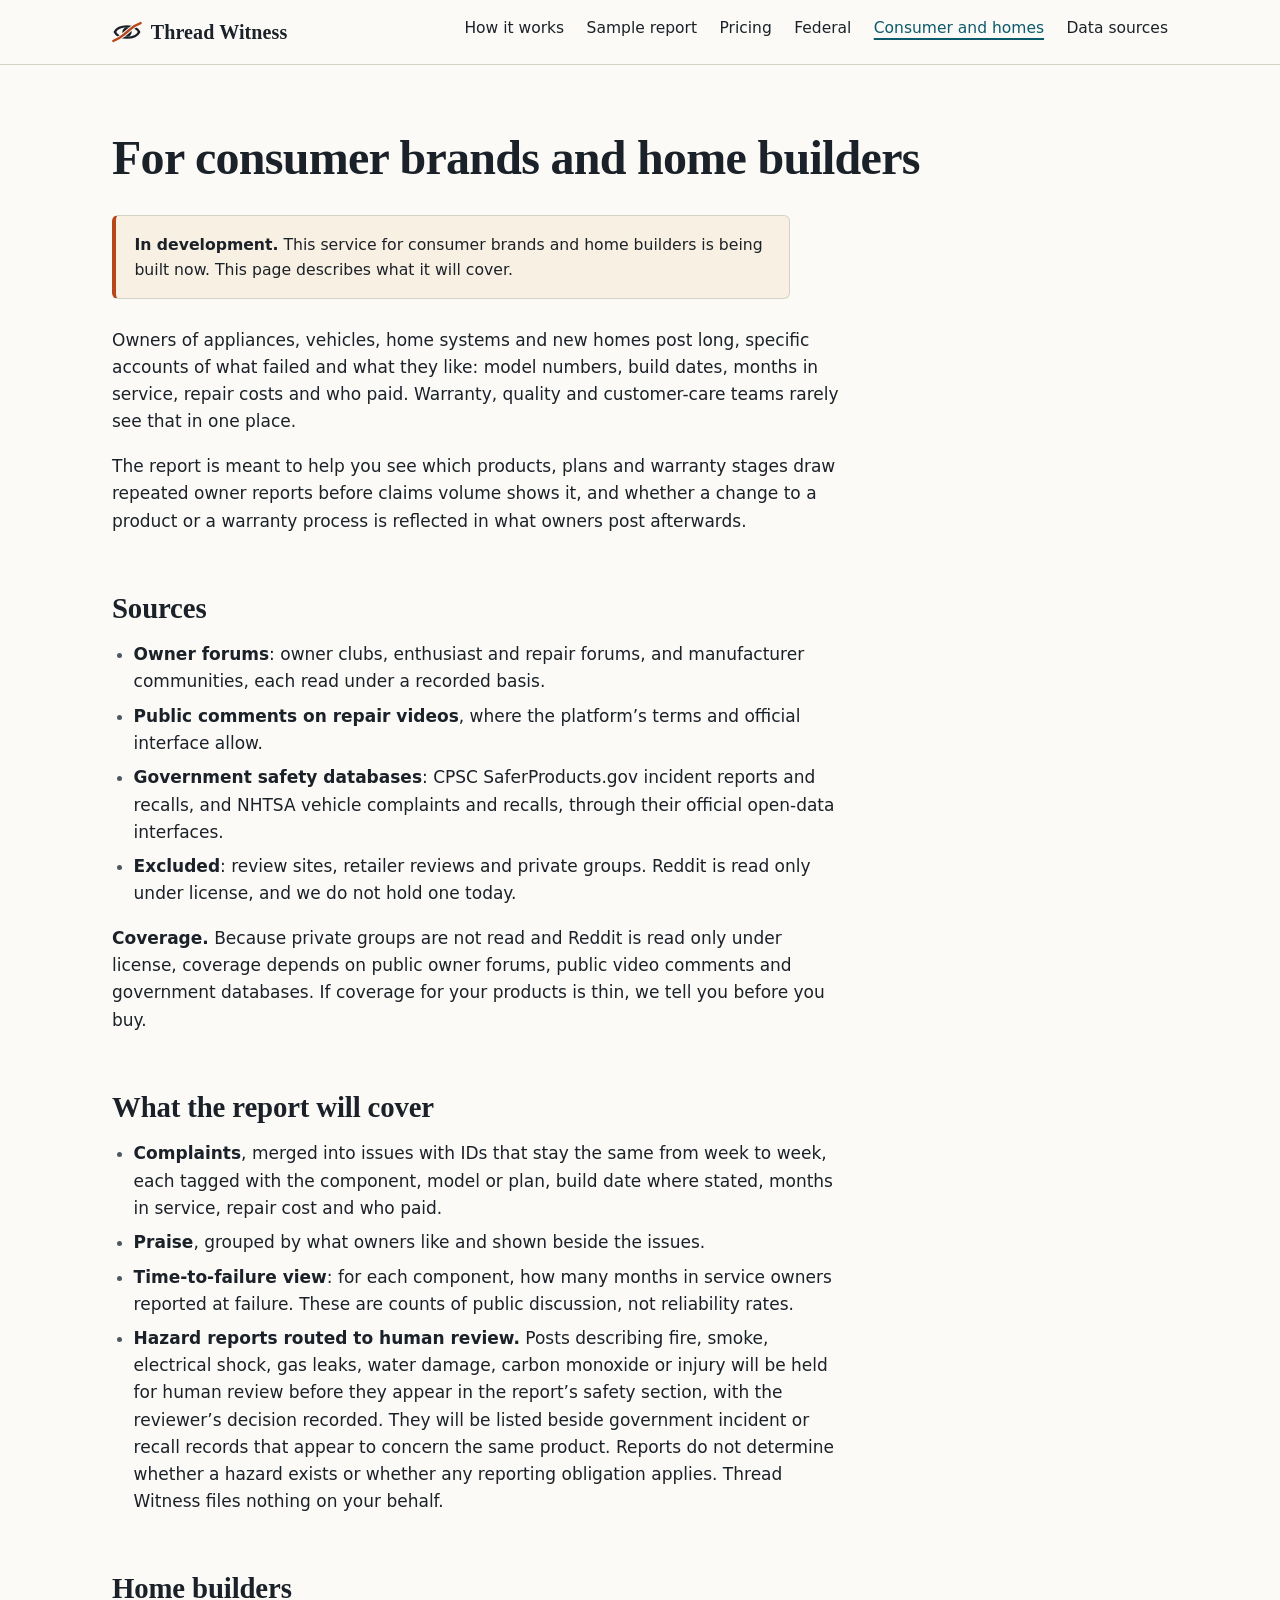
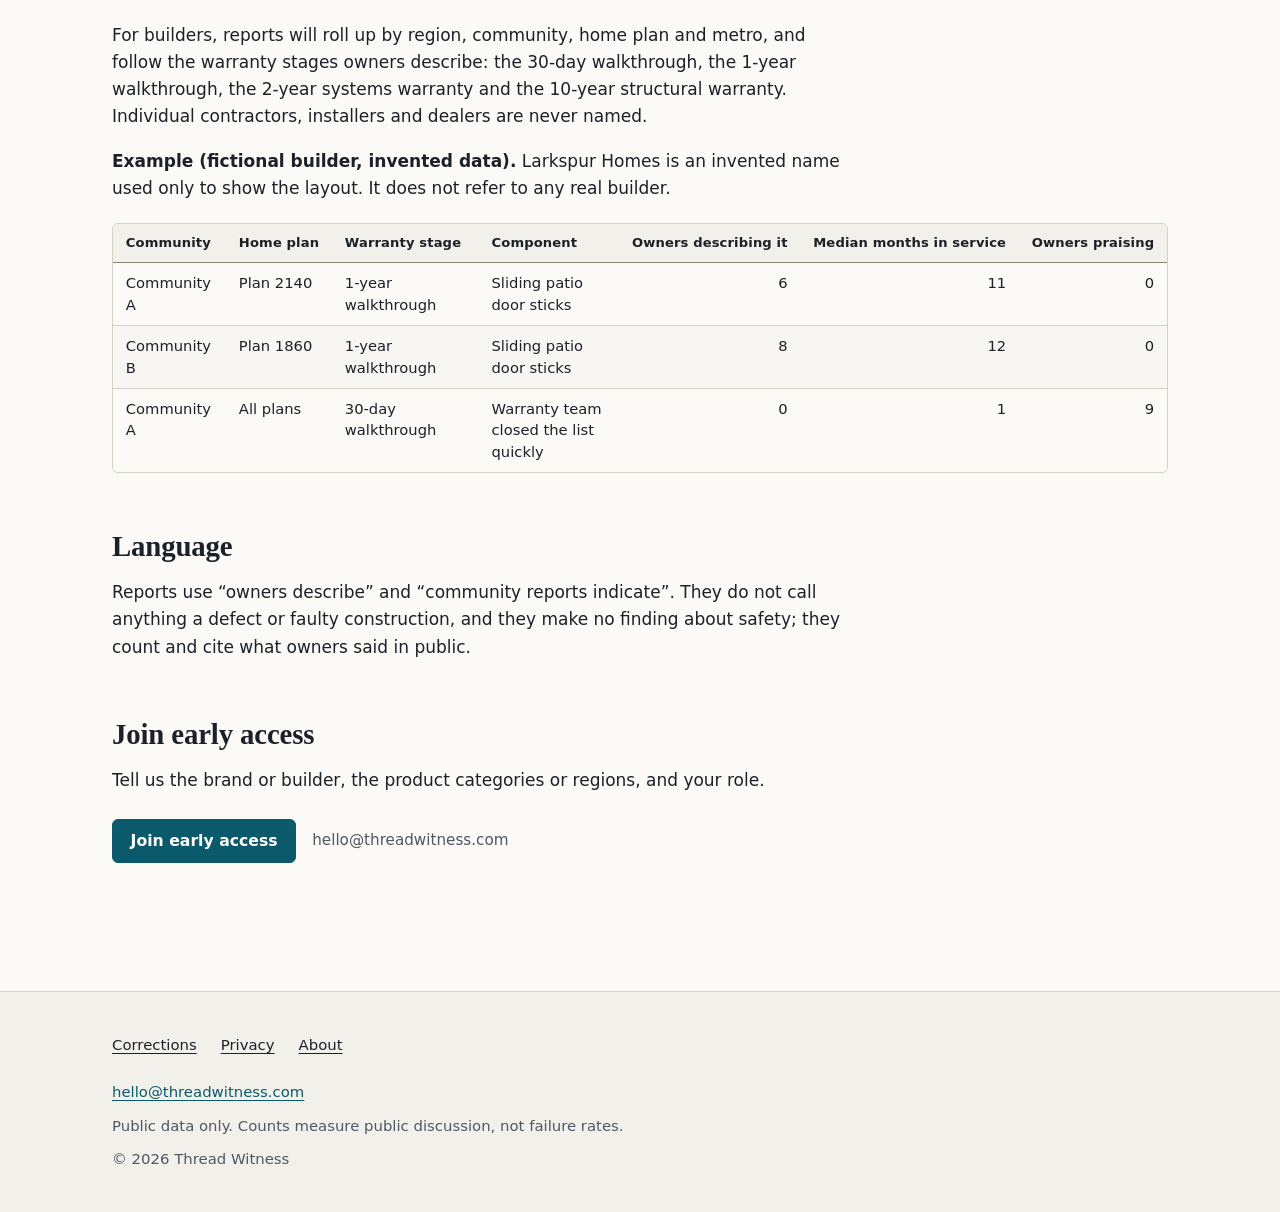
==== consumer-and-homes/index.html @ 8c1caf27 "Deploy site 2026-10-11T05:32:36Z" ====
<!doctype html>
<html lang="en">
<head>
<meta charset="utf-8">
<meta name="viewport" content="width=device-width, initial-scale=1">
<meta http-equiv="Content-Security-Policy" content="default-src 'self'; img-src 'self' data:; style-src 'self'; script-src 'none'; object-src 'none'; base-uri 'self'; form-action 'none'">
<meta name="referrer" content="strict-origin-when-cross-origin">
<meta name="color-scheme" content="light dark">
<meta name="theme-color" content="#fbfaf7" media="(prefers-color-scheme: light)">
<meta name="theme-color" content="#121619" media="(prefers-color-scheme: dark)">
<title>For consumer brands and home builders · Thread Witness</title>
<meta name="description" content="Owner-reported failures, months in service and warranty stage for durable goods and new homes. In development.">
<link rel="canonical" href="https://threadwitness.com/consumer-and-homes/">
<link rel="icon" href="/favicon.ico" sizes="32x32">
<link rel="icon" href="/favicon.svg" type="image/svg+xml">
<link rel="apple-touch-icon" href="/apple-touch-icon.png">
<link rel="stylesheet" href="/assets/site.css">
<meta property="og:type" content="website">
<meta property="og:site_name" content="Thread Witness">
<meta property="og:title" content="For consumer brands and home builders · Thread Witness">
<meta property="og:description" content="Owner-reported failures, months in service and warranty stage for durable goods and new homes. In development.">
<meta property="og:url" content="https://threadwitness.com/consumer-and-homes/">
<meta property="og:image" content="https://threadwitness.com/assets/og.png">
<meta property="og:image:width" content="1200">
<meta property="og:image:height" content="630">
<meta property="og:image:alt" content="Thread Witness wordmark: a thread passing through an eye, with the line: cited weekly reports on what users report in public.">
<meta name="twitter:card" content="summary_large_image">
<meta name="twitter:title" content="For consumer brands and home builders · Thread Witness">
<meta name="twitter:description" content="Owner-reported failures, months in service and warranty stage for durable goods and new homes. In development.">
<meta name="twitter:image" content="https://threadwitness.com/assets/og.png">
</head>
<body class="page-consumer-and-homes">
<a class="skip-link" href="#main">Skip to content</a>
<header class="site-header">
<div class="wrap header-inner">
<a class="wordmark" href="/" aria-label="Thread Witness, home"><svg class="mark" viewBox="0 0 32 32" width="32" height="32" aria-hidden="true" focusable="false"><path class="tw-eye" d="M3 16C7 8 25 8 29 16C25 24 7 24 3 16Z" fill="none" stroke="currentColor" stroke-width="2.6" stroke-linejoin="round"/><circle class="tw-pupil" cx="16" cy="16" r="5" fill="currentColor"/><path class="tw-thread-gap" d="M1.5 25.5C9 23 12 19 16 16S23 9 30.5 6.5" fill="none" stroke-width="4.6" stroke-linecap="round"/><path class="tw-thread" d="M1.5 25.5C9 23 12 19 16 16S23 9 30.5 6.5" fill="none" stroke-width="2.6" stroke-linecap="round"/></svg><span class="wordmark-text">Thread<span class="wordmark-gap"> </span>Witness</span></a>
<nav class="site-nav" aria-label="Main">
<details class="menu">
<summary><span class="menu-icon" aria-hidden="true"></span>Menu</summary>
<ul class="menu-list"><li><a href="/how-it-works/">How it works</a></li><li><a href="/sample-report/">Sample report</a></li><li><a href="/pricing/">Pricing</a></li><li><a href="/federal/">Federal</a></li><li><a href="/consumer-and-homes/" aria-current="page">Consumer and homes</a></li><li><a href="/data-sources/">Data sources</a></li></ul>
</details>
<ul class="nav-list"><li><a href="/how-it-works/">How it works</a></li><li><a href="/sample-report/">Sample report</a></li><li><a href="/pricing/">Pricing</a></li><li><a href="/federal/">Federal</a></li><li><a href="/consumer-and-homes/" aria-current="page">Consumer and homes</a></li><li><a href="/data-sources/">Data sources</a></li></ul>
</nav>
</div>
</header>
<main id="main" tabindex="-1">
<div class="wrap content">
<h1 id="for-consumer-brands-and-home-builders">For consumer brands and home builders</h1>
<div class="callout callout-dev" role="note">
<p><strong>In development.</strong> This service for consumer brands and home builders is being built now. This page describes what it will cover.</p>
</div>
<p>Owners of appliances, vehicles, home systems and new homes post long, specific accounts of what failed and what they like: model numbers, build dates, months in service, repair costs and who paid. Warranty, quality and customer-care teams rarely see that in one place.</p>
<p>The report is meant to help you see which products, plans and warranty stages draw repeated owner reports before claims volume shows it, and whether a change to a product or a warranty process is reflected in what owners post afterwards.</p>
<h2 id="sources">Sources</h2>
<ul>
<li><strong>Owner forums</strong>: owner clubs, enthusiast and repair forums, and manufacturer communities, each read under a recorded basis.</li>
<li><strong>Public comments on repair videos</strong>, where the platform&rsquo;s terms and official interface allow.</li>
<li><strong>Government safety databases</strong>: CPSC SaferProducts.gov incident reports and recalls, and NHTSA vehicle complaints and recalls, through their official open-data interfaces.</li>
<li><strong>Excluded</strong>: review sites, retailer reviews and private groups. Reddit is read only under license, and we do not hold one today.</li>
</ul>
<p><strong>Coverage.</strong> Because private groups are not read and Reddit is read only under license, coverage depends on public owner forums, public video comments and government databases. If coverage for your products is thin, we tell you before you buy.</p>
<h2 id="what-the-report-will-cover">What the report will cover</h2>
<ul>
<li><strong>Complaints</strong>, merged into issues with IDs that stay the same from week to week, each tagged with the component, model or plan, build date where stated, months in service, repair cost and who paid.</li>
<li><strong>Praise</strong>, grouped by what owners like and shown beside the issues.</li>
<li><strong>Time-to-failure view</strong>: for each component, how many months in service owners reported at failure. These are counts of public discussion, not reliability rates.</li>
<li><strong>Hazard reports routed to human review.</strong> Posts describing fire, smoke, electrical shock, gas leaks, water damage, carbon monoxide or injury will be held for human review before they appear in the report&rsquo;s safety section, with the reviewer&rsquo;s decision recorded. They will be listed beside government incident or recall records that appear to concern the same product. Reports do not determine whether a hazard exists or whether any reporting obligation applies. Thread Witness files nothing on your behalf.</li>
</ul>
<h2 id="home-builders">Home builders</h2>
<p>For builders, reports will roll up by region, community, home plan and metro, and follow the warranty stages owners describe: the 30-day walkthrough, the 1-year walkthrough, the 2-year systems warranty and the 10-year structural warranty. Individual contractors, installers and dealers are never named.</p>
<p><strong>Example (fictional builder, invented data).</strong> Larkspur Homes is an invented name used only to show the layout. It does not refer to any real builder.</p>
<div class="table-wrap" role="region" aria-label="Home builders, table 1" tabindex="0"><table>
<thead>
<tr>
<th>Community</th>
<th>Home plan</th>
<th>Warranty stage</th>
<th>Component</th>
<th class="num">Owners describing it</th>
<th class="num">Median months in service</th>
<th class="num">Owners praising</th>
</tr>
</thead>
<tbody>
<tr>
<td>Community A</td>
<td>Plan 2140</td>
<td>1-year walkthrough</td>
<td class="text">Sliding patio door sticks</td>
<td class="num">6</td>
<td class="num">11</td>
<td class="num">0</td>
</tr>
<tr>
<td>Community B</td>
<td>Plan 1860</td>
<td>1-year walkthrough</td>
<td class="text">Sliding patio door sticks</td>
<td class="num">8</td>
<td class="num">12</td>
<td class="num">0</td>
</tr>
<tr>
<td>Community A</td>
<td>All plans</td>
<td>30-day walkthrough</td>
<td class="text">Warranty team closed the list quickly</td>
<td class="num">0</td>
<td class="num">1</td>
<td class="num">9</td>
</tr>
</tbody>
</table></div>
<h2 id="language">Language</h2>
<p>Reports use &ldquo;owners describe&rdquo; and &ldquo;community reports indicate&rdquo;. They do not call anything a defect or faulty construction, and they make no finding about safety; they count and cite what owners said in public.</p>
<h2 id="join-early-access">Join early access</h2>
<p>Tell us the brand or builder, the product categories or regions, and your role.</p>
<p class="actions"><a class="btn btn-primary" href="mailto:hello@threadwitness.com?subject=Consumer%20early%20access&amp;body=Brand%20or%20builder%3A%20%0AProduct%20categories%20or%20regions%3A%20%0AYour%20role%3A%20">Join early access</a><span class="actions-text">hello@threadwitness.com</span></p>
</div>
</main>
<footer class="site-footer">
<div class="wrap footer-inner">
<nav aria-label="Footer">
<ul class="footer-list"><li><a href="/corrections/">Corrections</a></li><li><a href="/privacy/">Privacy</a></li><li><a href="/about/">About</a></li></ul>
</nav>
<p class="footer-contact"><a href="mailto:hello@threadwitness.com">hello@threadwitness.com</a></p>
<p class="footer-note">Public data only. Counts measure public discussion, not failure rates.</p>
<p class="footer-copy">© 2026 Thread Witness</p>
</div>
</footer>
</body>
</html>
---- assets/site.css ----
/* Thread Witness site stylesheet. System fonts only; no third-party requests. */

:root {
  color-scheme: light dark;

  --bg: #fbfaf7;
  --surface: #f2f0ea;
  --surface-2: #e9e6de;
  --text: #1b2128;
  --muted: #4f5862;
  --border: #d6d1c6;
  --border-strong: #8a8476;
  --accent: #0b5a6b;
  --accent-hover: #07404d;
  --on-accent: #ffffff;
  --thread: #b8461b;
  --focus: #0b5a6b;
  --notice-bg: #eef4f5;
  --dev-bg: #f8f0e3;

  --badge-r-bg: #e1ecf7; --badge-r-fg: #17497a;
  --badge-a-bg: #e0f0e6; --badge-a-fg: #1b5636;
  --badge-i-bg: #f9edd6; --badge-i-fg: #714306;
  --badge-s-bg: #ece7f4; --badge-s-fg: #4a3a69;

  --sans: system-ui, -apple-system, "Segoe UI", Roboto, "Helvetica Neue", Arial, "Noto Sans", sans-serif;
  --serif: ui-serif, "Iowan Old Style", "Charter", "Bitstream Charter", Georgia, Cambria, "Times New Roman", serif;
  --mono: ui-monospace, "SF Mono", SFMono-Regular, Menlo, Consolas, "Liberation Mono", monospace;

  --measure: 68ch;
  --gutter: 16px;
  --radius: 6px;
}

@media (prefers-color-scheme: dark) {
  :root {
    --bg: #121619;
    --surface: #1a2025;
    --surface-2: #222a30;
    --text: #e8e5de;
    --muted: #a9b1b9;
    --border: #2f383f;
    --border-strong: #6b7782;
    --accent: #7fc9d8;
    --accent-hover: #a8dce6;
    --on-accent: #0d1214;
    --thread: #ef8b5e;
    --focus: #7fc9d8;
    --notice-bg: #172429;
    --dev-bg: #262016;

    --badge-r-bg: #16304a; --badge-r-fg: #b1d3f3;
    --badge-a-bg: #163826; --badge-a-fg: #a9dfbf;
    --badge-i-bg: #3a2b0f; --badge-i-fg: #f1d193;
    --badge-s-bg: #2b2440; --badge-s-fg: #d3c7ec;
  }
}

/* Base */

*, *::before, *::after { box-sizing: border-box; }

html {
  -webkit-text-size-adjust: 100%;
  text-size-adjust: 100%;
}

body {
  margin: 0;
  background: var(--bg);
  color: var(--text);
  font-family: var(--sans);
  font-size: 1.0625rem;
  line-height: 1.6;
  overflow-wrap: break-word;
  font-kerning: normal;
}

img, svg { max-width: 100%; }

a {
  color: var(--accent);
  text-decoration-thickness: 1px;
  text-underline-offset: 0.18em;
}
a:hover { color: var(--accent-hover); text-decoration-thickness: 2px; }

:focus-visible {
  outline: 3px solid var(--focus);
  outline-offset: 2px;
  border-radius: 2px;
}
main:focus { outline: none; }

.wrap {
  width: 100%;
  max-width: 70rem;
  margin: 0 auto;
  padding: 0 var(--gutter);
}
@media (min-width: 48rem) { :root { --gutter: 2rem; } }

.skip-link {
  position: absolute;
  left: var(--gutter);
  top: -100px;
  z-index: 10;
  padding: 0.6rem 1rem;
  background: var(--accent);
  color: var(--on-accent);
  border-radius: var(--radius);
  font-weight: 600;
}
.skip-link:focus { top: 0.75rem; color: var(--on-accent); }

/* Header */

.site-header {
  position: relative;
  border-bottom: 1px solid var(--border);
  background: var(--bg);
}
.header-inner {
  display: flex;
  align-items: center;
  justify-content: space-between;
  gap: 1rem;
  min-height: 4rem;
}

.wordmark {
  display: inline-flex;
  align-items: center;
  gap: 0.55rem;
  color: var(--text);
  text-decoration: none;
  font-family: var(--serif);
  font-size: 1.25rem;
  font-weight: 600;
  letter-spacing: 0.005em;
  padding: 0.5rem 0;
}
.wordmark:hover { color: var(--text); }
.mark { width: 30px; height: 30px; flex: none; color: var(--text); }
.mark .tw-thread { stroke: var(--thread); }
.mark .tw-thread-gap { stroke: var(--bg); }

.site-nav ul { list-style: none; margin: 0; padding: 0; }
.site-nav a {
  color: var(--text);
  text-decoration: none;
  font-size: 0.97rem;
}
.site-nav a:hover { color: var(--accent); text-decoration: underline; }
.site-nav a[aria-current="page"] {
  color: var(--accent);
  text-decoration: underline;
  text-decoration-thickness: 2px;
  text-underline-offset: 0.35em;
}

/* Mobile menu: details/summary, no script. */
.menu summary {
  list-style: none;
  display: inline-flex;
  align-items: center;
  gap: 0.5rem;
  min-height: 44px;
  padding: 0 0.85rem;
  border: 1px solid var(--border-strong);
  border-radius: var(--radius);
  cursor: pointer;
  font-weight: 600;
  font-size: 0.95rem;
  user-select: none;
}
.menu summary::-webkit-details-marker { display: none; }
.menu-icon,
.menu-icon::before,
.menu-icon::after {
  display: block;
  width: 16px;
  height: 2px;
  background: currentColor;
  border-radius: 1px;
}
.menu-icon { position: relative; }
.menu-icon::before, .menu-icon::after { content: ""; position: absolute; left: 0; }
.menu-icon::before { top: -5px; }
.menu-icon::after { top: 5px; }
.menu[open] .menu-icon { background: transparent; }
.menu[open] .menu-icon::before { top: 0; transform: rotate(45deg); }
.menu[open] .menu-icon::after { top: 0; transform: rotate(-45deg); }

.menu-list {
  position: absolute;
  left: 0;
  right: 0;
  top: 100%;
  z-index: 5;
  background: var(--bg);
  border-bottom: 1px solid var(--border);
  padding: 0.25rem var(--gutter) 0.75rem !important;
  box-shadow: 0 12px 24px -16px rgb(0 0 0 / 0.35);
}
.menu-list li + li { border-top: 1px solid var(--border); }
.menu-list a {
  display: flex;
  align-items: center;
  min-height: 48px;
  font-size: 1.05rem;
}

.nav-list { display: none; }

@media (min-width: 62rem) {
  .menu { display: none; }
  .nav-list {
    display: flex;
    flex-wrap: wrap;
    gap: 0.25rem 1.4rem;
  }
  .nav-list a { display: inline-block; padding: 0.5rem 0; }
}

/* Content */

main { display: block; }
.content { padding-top: 2.5rem; padding-bottom: 4.5rem; }
@media (min-width: 48rem) { .content { padding-top: 4rem; padding-bottom: 6rem; } }

.content > *,
.report > * {
  max-width: var(--measure);
}
.content > .table-wrap,
.report > .table-wrap,
.content > .report,
.content > hr,
.report > hr { max-width: none; }

h1, h2, h3, h4 {
  font-family: var(--serif);
  font-weight: 600;
  line-height: 1.2;
  letter-spacing: -0.005em;
  text-wrap: balance;
  color: var(--text);
}
h1 {
  font-size: clamp(2rem, 1.4rem + 3vw, 3rem);
  margin: 0 0 1.25rem;
  letter-spacing: -0.015em;
}
h2 {
  font-size: clamp(1.45rem, 1.2rem + 1vw, 1.8rem);
  margin: 3.5rem 0 1rem;
}
h3 {
  font-family: var(--sans);
  font-size: 1.1rem;
  font-weight: 650;
  margin: 2.25rem 0 0.75rem;
  letter-spacing: 0;
}
h2 + h3 { margin-top: 1.25rem; }

p, ul, ol { margin: 0 0 1.1rem; }
ul, ol { padding-left: 1.35rem; }
li { margin-bottom: 0.45rem; }
li::marker { color: var(--muted); }
strong { font-weight: 650; }

.lede {
  font-size: clamp(1.15rem, 1.05rem + 0.5vw, 1.3rem);
  line-height: 1.5;
  color: var(--text);
  margin-bottom: 1.75rem;
}
.meta {
  color: var(--muted);
  font-size: 0.9rem;
  margin-top: -0.5rem;
}

hr {
  border: 0;
  border-top: 1px solid var(--border);
  margin: 3.5rem 0;
}

code {
  font-family: var(--mono);
  font-size: 0.88em;
  background: var(--surface);
  border: 1px solid var(--border);
  border-radius: 4px;
  padding: 0.05em 0.35em;
  overflow-wrap: anywhere;
}

/* Notes and callouts */

.notice,
.callout {
  background: var(--notice-bg);
  border: 1px solid var(--border);
  border-left: 4px solid var(--accent);
  border-radius: var(--radius);
  padding: 1rem 1.15rem;
  margin: 1.75rem 0;
  font-size: 0.98rem;
}
.callout > :last-child { margin-bottom: 0; }
.callout ul { margin-top: 0.5rem; }
.callout-sample { border-left-color: var(--thread); background: var(--dev-bg); }
.callout-dev { border-left-color: var(--thread); background: var(--dev-bg); }

.label-sample {
  display: inline-block;
  font-size: 0.85rem;
  font-weight: 600;
  letter-spacing: 0.02em;
  color: var(--muted);
  border: 1px dashed var(--border-strong);
  border-radius: 999px;
  padding: 0.2rem 0.75rem;
  margin-bottom: 1rem;
}

/* Action rows */

.actions {
  display: flex;
  flex-wrap: wrap;
  align-items: center;
  gap: 0.75rem 1rem;
  margin: 1.5rem 0 2rem;
}
.btn {
  display: inline-flex;
  align-items: center;
  min-height: 44px;
  padding: 0.55rem 1.1rem;
  border-radius: var(--radius);
  font-weight: 600;
  font-size: 0.98rem;
  line-height: 1.25;
  text-decoration: none;
}
.btn-primary {
  background: var(--accent);
  color: var(--on-accent);
  border: 1px solid var(--accent);
}
.btn-primary:hover { background: var(--accent-hover); border-color: var(--accent-hover); color: var(--on-accent); }
.btn-quiet {
  padding-left: 0;
  padding-right: 0;
  color: var(--accent);
  text-decoration: underline;
  text-decoration-thickness: 1px;
  text-underline-offset: 0.2em;
}
.btn-quiet::after { content: " \2192"; white-space: pre; }
.actions-text { color: var(--muted); font-size: 0.95rem; }

/* Home page */

.page-index h1 {
  font-size: clamp(2.25rem, 1.5rem + 3.6vw, 3.6rem);
  max-width: 18ch;
  margin-top: 0.5rem;
}
.page-index .content > h2 {
  padding-top: 2.5rem;
  border-top: 1px solid var(--border);
}
.page-index .content > hr { display: none; }

/* Claim-type badges */

.badge {
  display: inline-flex;
  align-items: center;
  gap: 0.35em;
  vertical-align: 0.05em;
  font-family: var(--sans);
  font-size: 0.78rem;
  font-weight: 600;
  line-height: 1;
  white-space: nowrap;
  padding: 0.22em 0.55em 0.22em 0.25em;
  border-radius: 999px;
  border: 1px solid currentColor;
}
.badge-key {
  display: inline-grid;
  place-items: center;
  min-width: 1.45em;
  height: 1.45em;
  border-radius: 999px;
  font-family: var(--mono);
  font-size: 0.9em;
  font-weight: 700;
}
.badge-reported { background: var(--badge-r-bg); color: var(--badge-r-fg); }
.badge-aggregated { background: var(--badge-a-bg); color: var(--badge-a-fg); }
.badge-inferred { background: var(--badge-i-bg); color: var(--badge-i-fg); }
.badge-secondhand { background: var(--badge-s-bg); color: var(--badge-s-fg); }
/* Key letter: reversed out of the badge colour. */
.badge-reported .badge-key { background: var(--badge-r-fg); color: var(--badge-r-bg); }
.badge-aggregated .badge-key { background: var(--badge-a-fg); color: var(--badge-a-bg); }
.badge-inferred .badge-key { background: var(--badge-i-fg); color: var(--badge-i-bg); }
.badge-secondhand .badge-key { background: var(--badge-s-fg); color: var(--badge-s-bg); }

/* Tables */

.table-wrap {
  width: 100%;
  overflow-x: auto;
  -webkit-overflow-scrolling: touch;
  margin: 1.25rem 0 1.75rem;
  border: 1px solid var(--border);
  border-radius: var(--radius);
  background: var(--bg);
}
table {
  width: 100%;
  border-collapse: collapse;
  font-size: 0.92rem;
  line-height: 1.45;
  font-variant-numeric: tabular-nums;
}
th, td {
  text-align: left;
  vertical-align: top;
  padding: 0.6rem 0.8rem;
  border-bottom: 1px solid var(--border);
}
th {
  background: var(--surface);
  font-weight: 650;
  font-size: 0.82rem;
  letter-spacing: 0.01em;
  color: var(--text);
  white-space: nowrap;
  border-bottom: 1px solid var(--border-strong);
}
tbody tr:last-child td { border-bottom: 0; }
tbody tr:nth-child(even) td { background: color-mix(in srgb, var(--surface) 45%, transparent); }
td.num, th.num { text-align: right; }
td.num, td.trend, td.date { white-space: nowrap; }
td code { white-space: nowrap; }
td.code-wrap code { white-space: normal; overflow-wrap: anywhere; }
td.id { font-family: var(--mono); font-size: 0.86em; white-space: nowrap; }

@media (max-width: 40rem) {
  table { font-size: 0.88rem; }
  th, td { padding: 0.5rem 0.65rem; }
  td { min-width: 6rem; }
  td.num { min-width: 0; }
  /* Sentences in cells: wide enough to read; the table scrolls inside its frame. */
  td.text { min-width: 11rem; }
}

/* Sample report document frame */

.report {
  border: 1px solid var(--border-strong);
  border-radius: 10px;
  background: var(--bg);
  padding: 1.5rem var(--gutter) 1rem;
  margin: 2rem calc(-1 * var(--gutter) + 0px) 2.5rem;
  box-shadow: 0 1px 0 var(--border), 0 18px 40px -30px rgb(0 0 0 / 0.35);
}
@media (max-width: 47.99rem) {
  .report { margin-left: 0; margin-right: 0; padding: 1.25rem 1rem 0.75rem; }
}
@media (min-width: 48rem) {
  .report { padding: 2.5rem 2.5rem 1.5rem; margin-left: 0; margin-right: 0; }
}
.report h1 { font-size: clamp(1.7rem, 1.3rem + 2vw, 2.4rem); }
.report h2 {
  font-size: clamp(1.3rem, 1.15rem + 0.8vw, 1.6rem);
  margin-top: 2.75rem;
}
.report hr { margin: 2.75rem 0; }

.page-sample-report .content > .callout { max-width: var(--measure); }

/* Footer */

.site-footer {
  border-top: 1px solid var(--border);
  background: var(--surface);
  color: var(--muted);
  font-size: 0.93rem;
}
.footer-inner {
  padding-top: 2rem;
  padding-bottom: 2.5rem;
  display: grid;
  gap: 0.6rem;
}
.footer-list {
  list-style: none;
  margin: 0 0 0.25rem;
  padding: 0;
  display: flex;
  flex-wrap: wrap;
  gap: 0.25rem 1.5rem;
}
.footer-list li { margin: 0; }
.footer-list a {
  display: inline-flex;
  align-items: center;
  min-height: 44px;
  color: var(--text);
}
.footer-list a[aria-current="page"] { color: var(--accent); }
.site-footer p { margin: 0; }
.footer-contact a { color: var(--accent); }

/* Print */

@media print {
  .site-header nav, .skip-link, .site-footer nav { display: none; }
  .table-wrap { overflow: visible; border: 0; }
  a { color: inherit; }
  .report { box-shadow: none; border: 0; padding: 0; }
}

@media (prefers-reduced-motion: reduce) {
  * { scroll-behavior: auto !important; transition: none !important; }
}
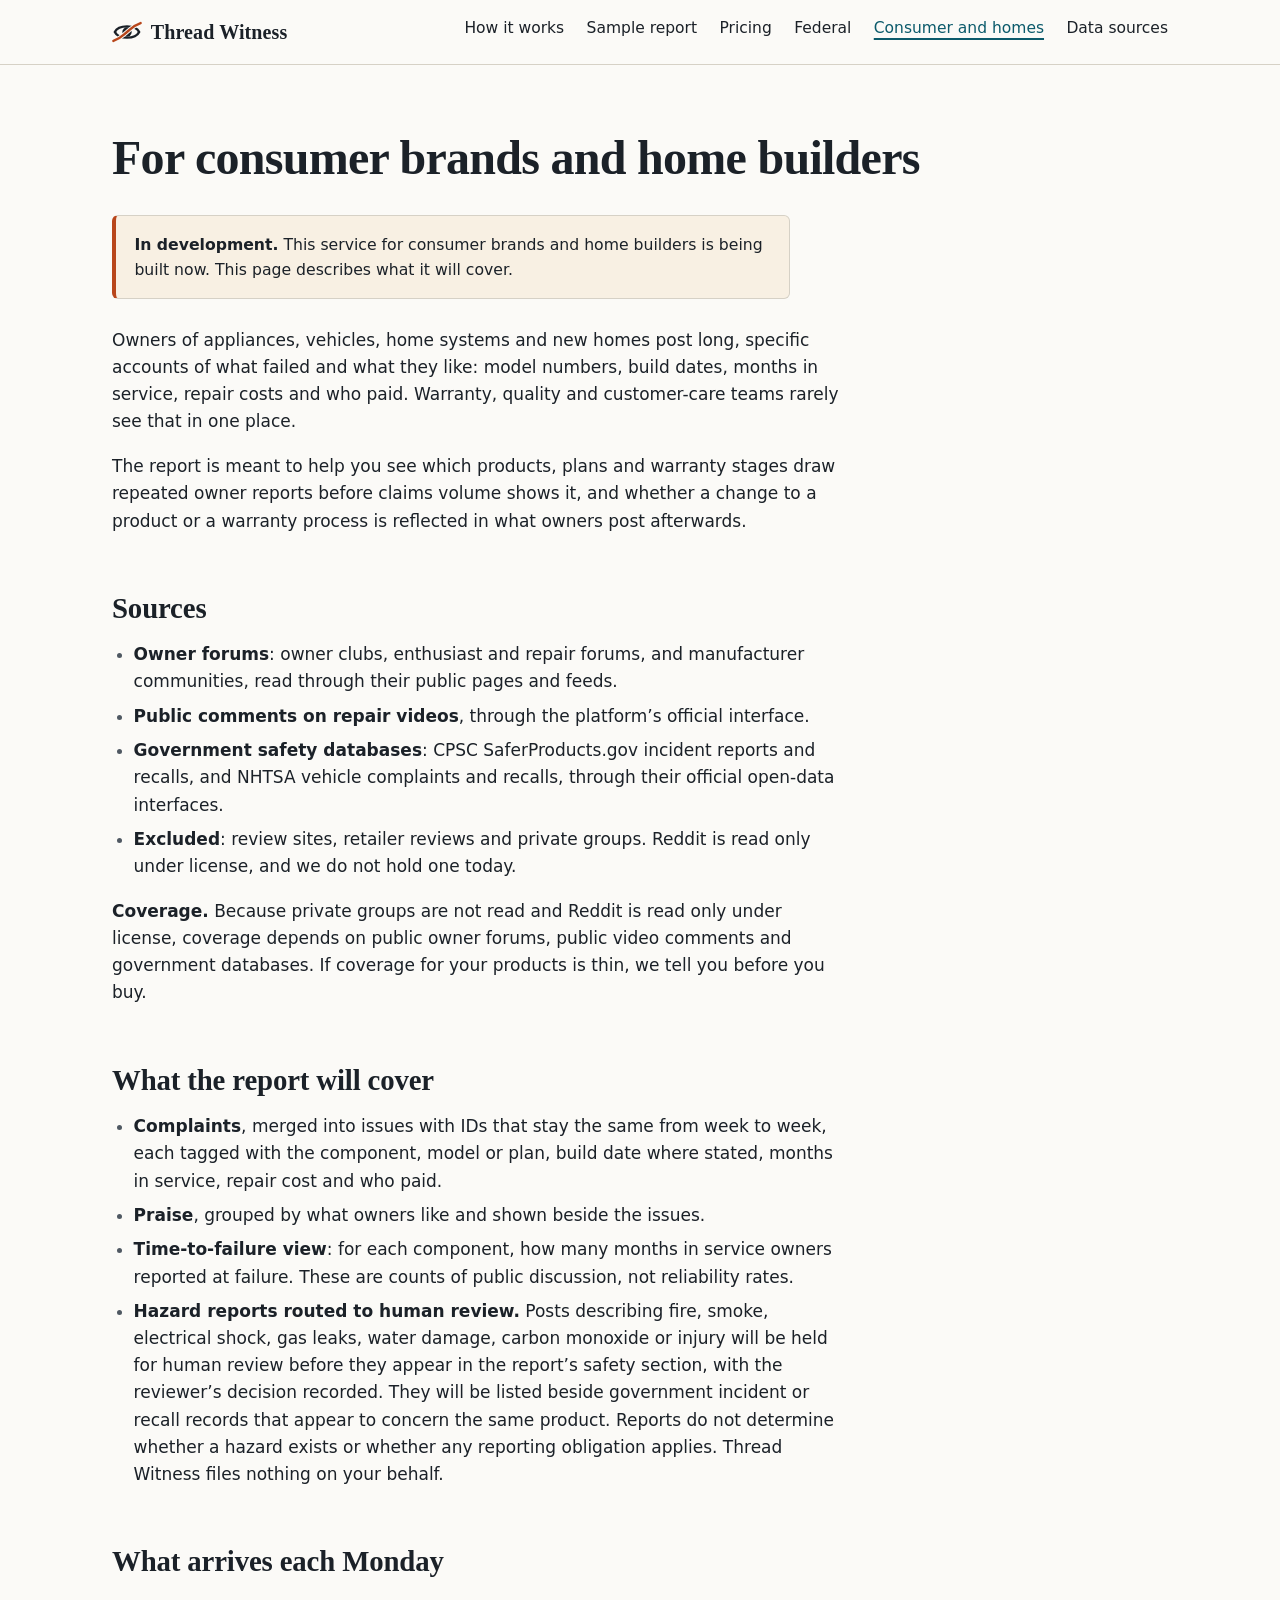
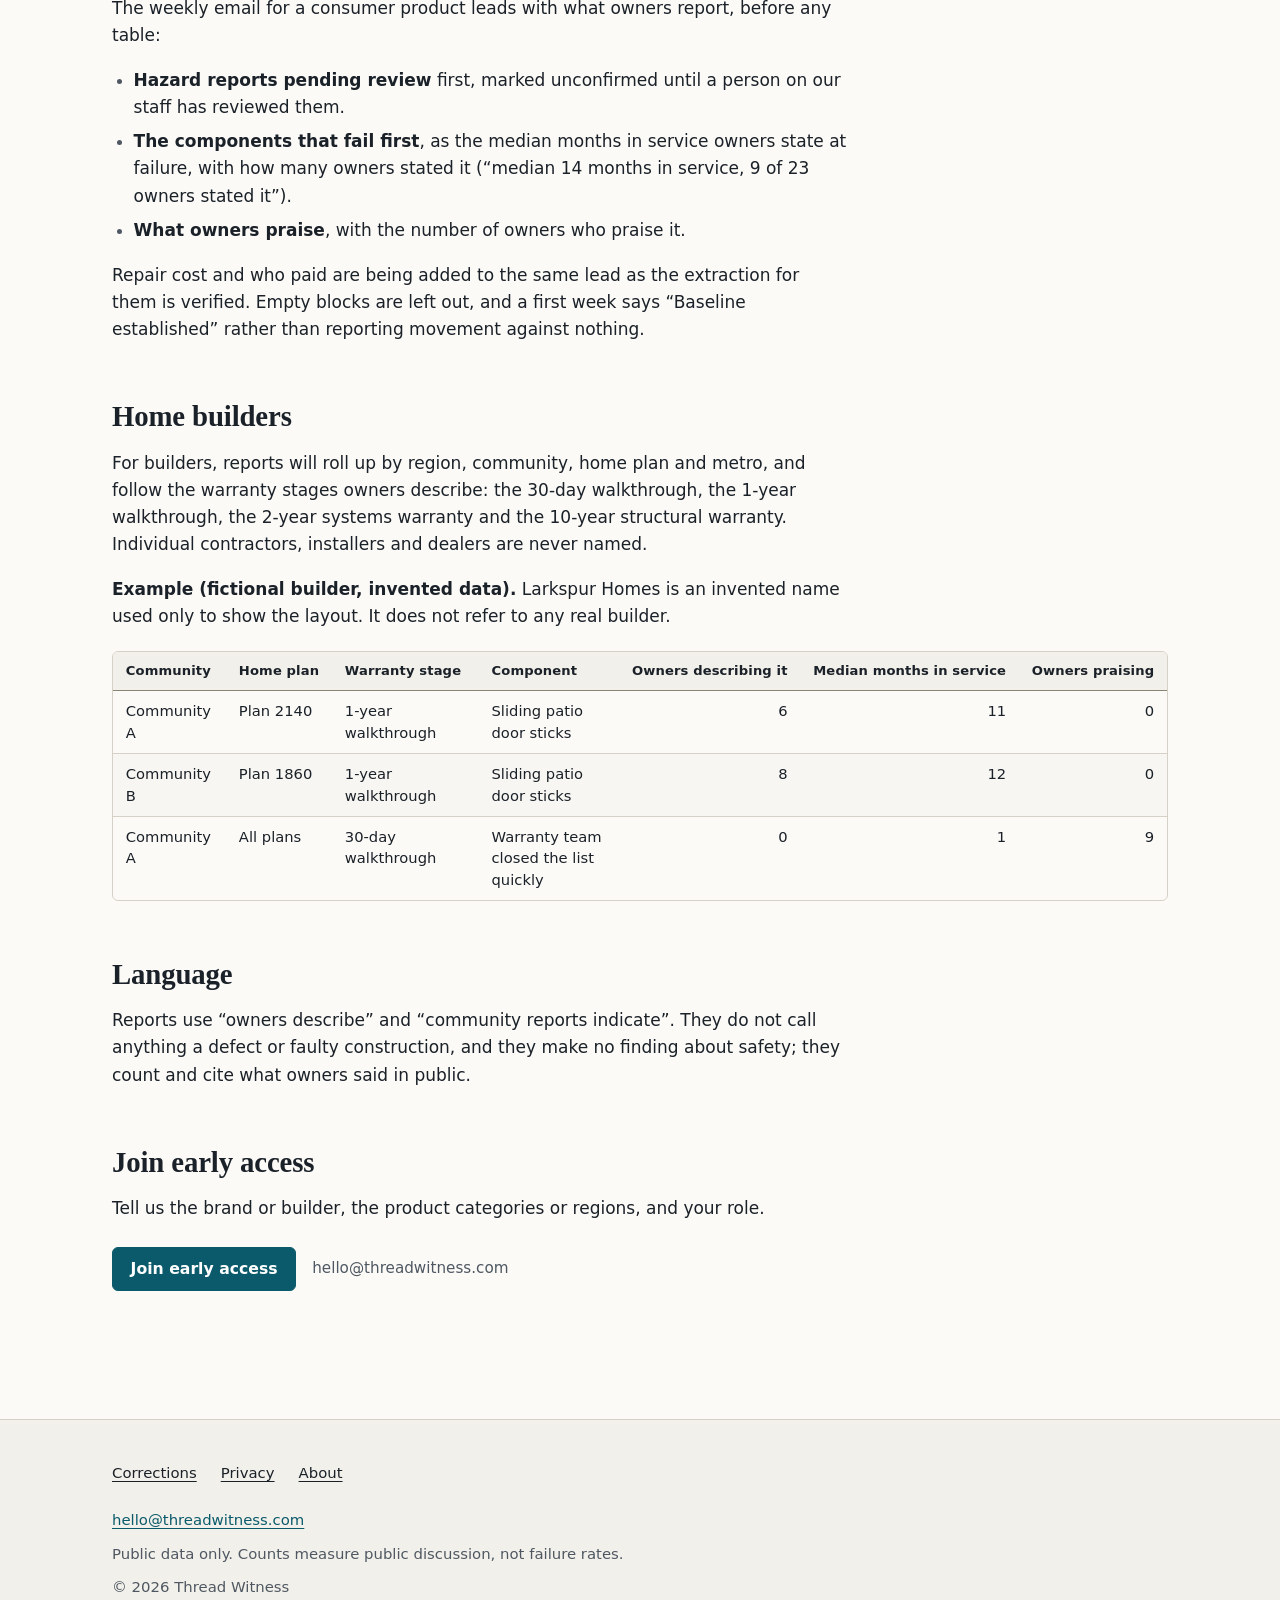
==== commit 3426a1fb: "Deploy site 2026-10-25T04:59:38Z" ====
--- a/consumer-and-homes/index.html
+++ b/consumer-and-homes/index.html
@@ -53,8 +53,8 @@
 <p>The report is meant to help you see which products, plans and warranty stages draw repeated owner reports before claims volume shows it, and whether a change to a product or a warranty process is reflected in what owners post afterwards.</p>
 <h2 id="sources">Sources</h2>
 <ul>
-<li><strong>Owner forums</strong>: owner clubs, enthusiast and repair forums, and manufacturer communities, each read under a recorded basis.</li>
-<li><strong>Public comments on repair videos</strong>, where the platform&rsquo;s terms and official interface allow.</li>
+<li><strong>Owner forums</strong>: owner clubs, enthusiast and repair forums, and manufacturer communities, read through their public pages and feeds.</li>
+<li><strong>Public comments on repair videos</strong>, through the platform&rsquo;s official interface.</li>
 <li><strong>Government safety databases</strong>: CPSC SaferProducts.gov incident reports and recalls, and NHTSA vehicle complaints and recalls, through their official open-data interfaces.</li>
 <li><strong>Excluded</strong>: review sites, retailer reviews and private groups. Reddit is read only under license, and we do not hold one today.</li>
 </ul>
@@ -66,6 +66,14 @@
 <li><strong>Time-to-failure view</strong>: for each component, how many months in service owners reported at failure. These are counts of public discussion, not reliability rates.</li>
 <li><strong>Hazard reports routed to human review.</strong> Posts describing fire, smoke, electrical shock, gas leaks, water damage, carbon monoxide or injury will be held for human review before they appear in the report&rsquo;s safety section, with the reviewer&rsquo;s decision recorded. They will be listed beside government incident or recall records that appear to concern the same product. Reports do not determine whether a hazard exists or whether any reporting obligation applies. Thread Witness files nothing on your behalf.</li>
 </ul>
+<h2 id="what-arrives-each-monday">What arrives each Monday</h2>
+<p>The weekly email for a consumer product leads with what owners report, before any table:</p>
+<ul>
+<li><strong>Hazard reports pending review</strong> first, marked unconfirmed until a person on our staff has reviewed them.</li>
+<li><strong>The components that fail first</strong>, as the median months in service owners state at failure, with how many owners stated it (&ldquo;median 14 months in service, 9 of 23 owners stated it&rdquo;).</li>
+<li><strong>What owners praise</strong>, with the number of owners who praise it.</li>
+</ul>
+<p>Repair cost and who paid are being added to the same lead as the extraction for them is verified. Empty blocks are left out, and a first week says &ldquo;Baseline established&rdquo; rather than reporting movement against nothing.</p>
 <h2 id="home-builders">Home builders</h2>
 <p>For builders, reports will roll up by region, community, home plan and metro, and follow the warranty stages owners describe: the 30-day walkthrough, the 1-year walkthrough, the 2-year systems warranty and the 10-year structural warranty. Individual contractors, installers and dealers are never named.</p>
 <p><strong>Example (fictional builder, invented data).</strong> Larkspur Homes is an invented name used only to show the layout. It does not refer to any real builder.</p>
